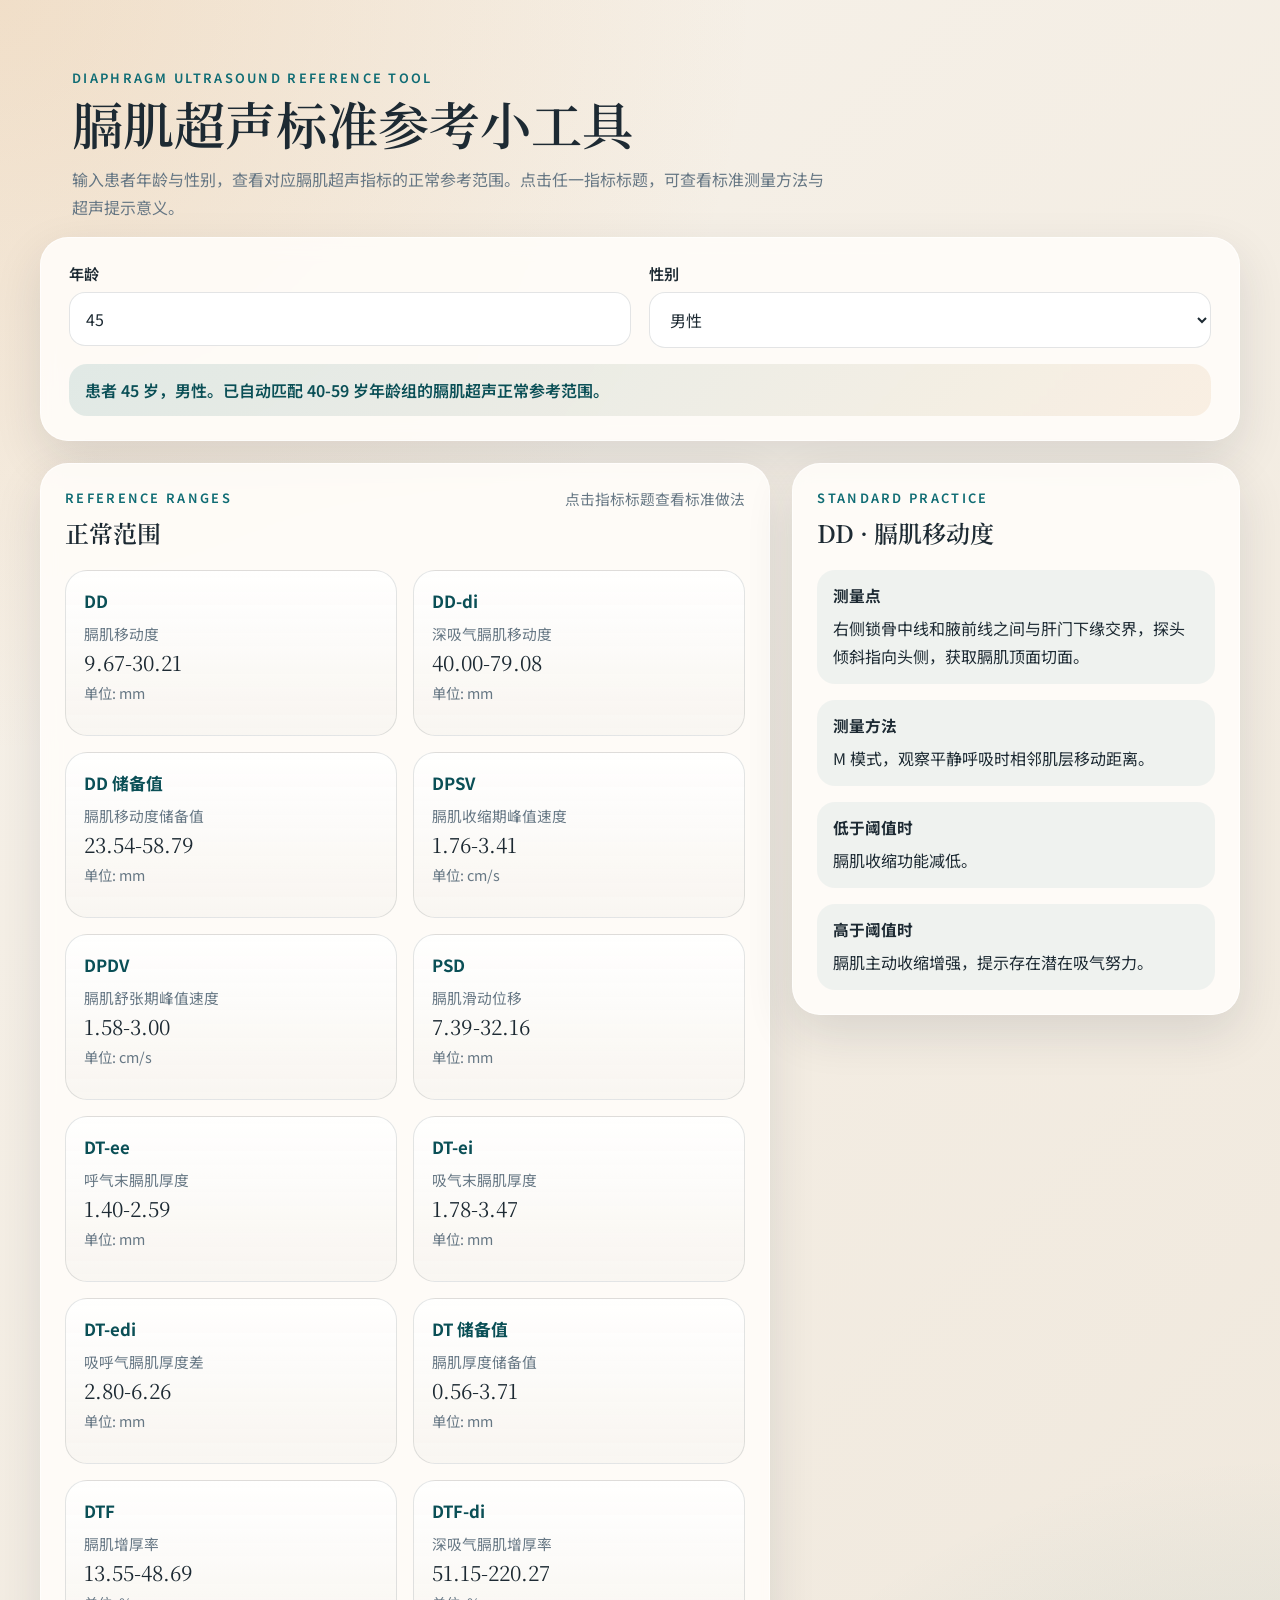
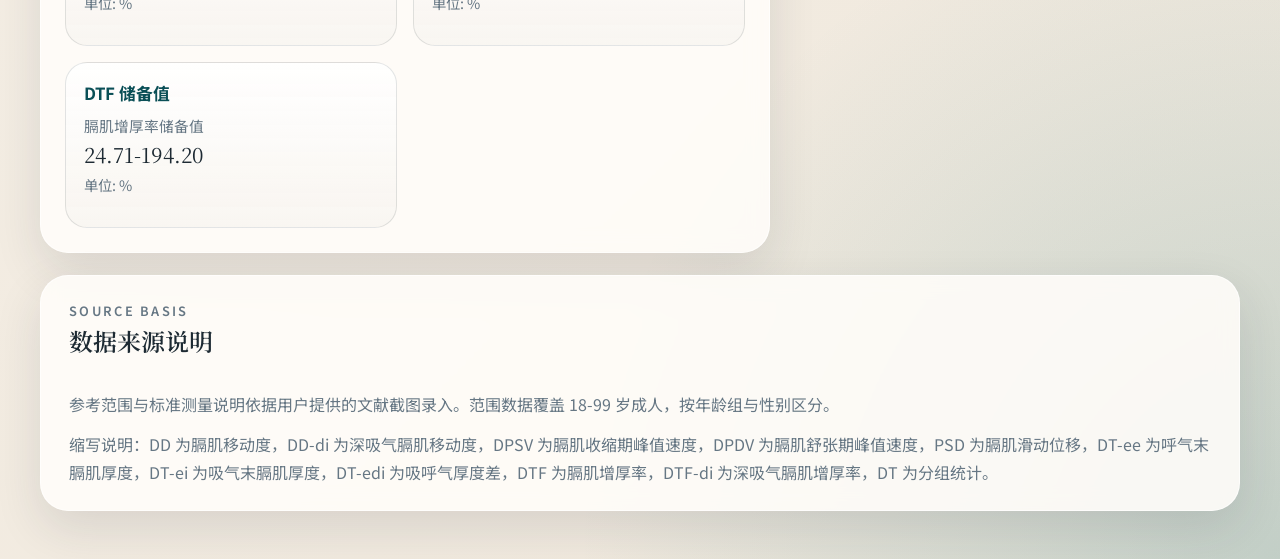
==== index.html @ e16c20fb "Initial commit" ====
<!DOCTYPE html>
<html lang="zh-CN">
<head>
  <meta charset="UTF-8">
  <meta name="viewport" content="width=device-width, initial-scale=1.0">
  <title>膈肌超声参考范围查询</title>
  <link rel="preconnect" href="https://fonts.googleapis.com">
  <link rel="preconnect" href="https://fonts.gstatic.com" crossorigin>
  <link href="https://fonts.googleapis.com/css2?family=Noto+Serif+SC:wght@400;500;600;700&family=Noto+Sans+SC:wght@400;500;600&display=swap" rel="stylesheet">
  <link rel="stylesheet" href="styles.css">
</head>
<body>
  <main class="app-shell">
    <section class="hero">
      <p class="eyebrow">Diaphragm Ultrasound Reference Tool</p>
      <h1>膈肌超声标准参考小工具</h1>
      <p class="intro">输入患者年龄与性别，查看对应膈肌超声指标的正常参考范围。点击任一指标标题，可查看标准测量方法与超声提示意义。</p>
    </section>

    <section class="panel controls-panel">
      <div class="field-grid">
        <label class="field">
          <span>年龄</span>
          <input id="age" type="number" min="18" max="99" value="45" aria-label="年龄" placeholder="请输入 18-99 岁">
        </label>

        <label class="field">
          <span>性别</span>
          <select id="sex" aria-label="性别">
            <option value="male">男性</option>
            <option value="female">女性</option>
          </select>
        </label>
      </div>

      <div class="selection-summary" id="selectionSummary"></div>
    </section>

    <section class="content-grid">
      <section class="panel ranges-panel">
        <div class="section-head">
          <div>
            <p class="section-kicker">Reference Ranges</p>
            <h2>正常范围</h2>
          </div>
          <p class="section-note">点击指标标题查看标准做法</p>
        </div>
        <div id="metricGrid" class="metric-grid" aria-live="polite"></div>
      </section>

      <aside class="panel practice-panel">
        <div class="section-head">
          <div>
            <p class="section-kicker">Standard Practice</p>
            <h2 id="practiceTitle">选择一个指标</h2>
          </div>
        </div>
        <div id="practiceContent" class="practice-content">
          <p class="placeholder">点击左侧任一指标卡片标题，查看测量点、测量方法及低于/高于阈值时的超声提示意义。</p>
        </div>
      </aside>
    </section>

    <section class="panel source-panel">
      <div class="section-head">
        <div>
          <p class="section-kicker">Source Basis</p>
          <h2>数据来源说明</h2>
        </div>
      </div>
      <p>参考范围与标准测量说明依据用户提供的文献截图录入。范围数据覆盖 18-99 岁成人，按年龄组与性别区分。</p>
      <p>缩写说明：DD 为膈肌移动度，DD-di 为深吸气膈肌移动度，DPSV 为膈肌收缩期峰值速度，DPDV 为膈肌舒张期峰值速度，PSD 为膈肌滑动位移，DT-ee 为呼气末膈肌厚度，DT-ei 为吸气末膈肌厚度，DT-edi 为吸呼气厚度差，DTF 为膈肌增厚率，DTF-di 为深吸气膈肌增厚率，DT 为分组统计。 </p>
    </section>
  </main>

  <script src="app.js"></script>
</body>
</html>
---- styles.css ----
:root {
  --bg: #f3ede4;
  --paper: #fffdfa;
  --ink: #1d2a33;
  --muted: #667784;
  --line: rgba(29, 42, 51, 0.12);
  --accent: #0f6c74;
  --accent-soft: #d9ecec;
  --accent-strong: #0a4f56;
  --warm: #d99951;
  --shadow: 0 18px 48px rgba(35, 45, 54, 0.12);
}

* {
  box-sizing: border-box;
}

body {
  margin: 0;
  min-height: 100vh;
  font-family: "Noto Sans SC", sans-serif;
  color: var(--ink);
  background:
    radial-gradient(circle at top left, rgba(217, 153, 81, 0.22), transparent 30%),
    radial-gradient(circle at bottom right, rgba(15, 108, 116, 0.2), transparent 28%),
    linear-gradient(135deg, #f7f2ea 0%, #efe7db 100%);
}

.app-shell {
  width: min(1200px, calc(100% - 32px));
  margin: 0 auto;
  padding: 40px 0 48px;
}

.hero {
  padding: 28px 32px 16px;
}

.eyebrow,
.section-kicker {
  margin: 0 0 8px;
  color: var(--accent);
  font-size: 0.8rem;
  font-weight: 600;
  letter-spacing: 0.18em;
  text-transform: uppercase;
}

.hero h1,
.section-head h2 {
  margin: 0;
  font-family: "Noto Serif SC", serif;
  font-weight: 600;
}

.hero h1 {
  font-size: clamp(2rem, 4vw, 3.5rem);
  line-height: 1.1;
}

.intro {
  max-width: 760px;
  margin: 14px 0 0;
  color: var(--muted);
  font-size: 1rem;
  line-height: 1.75;
}

.panel {
  background: rgba(255, 253, 250, 0.88);
  border: 1px solid rgba(255, 255, 255, 0.7);
  border-radius: 28px;
  box-shadow: var(--shadow);
  backdrop-filter: blur(10px);
}

.controls-panel,
.source-panel {
  padding: 24px 28px;
}

.field-grid {
  display: grid;
  grid-template-columns: repeat(2, minmax(0, 1fr));
  gap: 18px;
}

.field {
  display: flex;
  flex-direction: column;
  gap: 8px;
}

.field span {
  font-size: 0.95rem;
  font-weight: 600;
}

.field select,
.field input {
  width: 100%;
  padding: 14px 16px;
  border: 1px solid var(--line);
  border-radius: 16px;
  background: rgba(255, 255, 255, 0.9);
  color: var(--ink);
  font: inherit;
}

.field select:focus,
.field input:focus,
.metric-title:focus {
  outline: 2px solid rgba(15, 108, 116, 0.35);
  outline-offset: 2px;
}

.selection-summary {
  margin-top: 16px;
  padding: 14px 16px;
  border-radius: 18px;
  background: linear-gradient(135deg, rgba(15, 108, 116, 0.12), rgba(217, 153, 81, 0.12));
  color: var(--accent-strong);
  font-weight: 600;
}

.content-grid {
  display: grid;
  grid-template-columns: minmax(0, 1.55fr) minmax(320px, 0.95fr);
  gap: 22px;
  margin-top: 22px;
}

.ranges-panel,
.practice-panel {
  padding: 24px;
}

.section-head {
  display: flex;
  align-items: flex-start;
  justify-content: space-between;
  gap: 16px;
  margin-bottom: 20px;
}

.section-note {
  margin: 0;
  color: var(--muted);
  font-size: 0.92rem;
}

.metric-grid {
  display: grid;
  grid-template-columns: repeat(2, minmax(0, 1fr));
  gap: 16px;
}

.metric-card {
  padding: 18px;
  border-radius: 22px;
  border: 1px solid var(--line);
  background: linear-gradient(180deg, rgba(255, 255, 255, 0.95), rgba(248, 245, 240, 0.9));
  transition: transform 180ms ease, border-color 180ms ease, box-shadow 180ms ease;
}

.metric-card:hover {
  transform: translateY(-2px);
  border-color: rgba(15, 108, 116, 0.35);
  box-shadow: 0 12px 24px rgba(15, 108, 116, 0.08);
}

.metric-title {
  padding: 0;
  border: 0;
  background: none;
  color: var(--accent-strong);
  font: inherit;
  font-size: 1.05rem;
  font-weight: 700;
  cursor: pointer;
  text-align: left;
}

.metric-label {
  margin: 10px 0 6px;
  color: var(--muted);
  font-size: 0.92rem;
}

.metric-range {
  margin: 0;
  font-family: "Noto Serif SC", serif;
  font-size: 1.28rem;
  line-height: 1.25;
}

.metric-unit {
  margin-top: 6px;
  color: var(--muted);
  font-size: 0.9rem;
}

.practice-panel {
  position: sticky;
  top: 24px;
  align-self: start;
}

.practice-content {
  display: grid;
  gap: 16px;
}

.practice-block {
  padding: 14px 16px;
  border-radius: 18px;
  background: rgba(15, 108, 116, 0.06);
}

.practice-block h3 {
  margin: 0 0 8px;
  font-size: 0.98rem;
}

.practice-block p {
  margin: 0;
  line-height: 1.7;
}

.placeholder,
.source-panel p {
  margin: 0;
  color: var(--muted);
  line-height: 1.75;
}

.source-panel {
  margin-top: 22px;
  display: grid;
  gap: 12px;
}

@media (max-width: 960px) {
  .content-grid {
    grid-template-columns: 1fr;
  }

  .practice-panel {
    position: static;
  }
}

@media (max-width: 720px) {
  .app-shell {
    width: min(100% - 20px, 1000px);
    padding-top: 24px;
  }

  .hero,
  .controls-panel,
  .ranges-panel,
  .practice-panel,
  .source-panel {
    padding: 20px;
  }

  .field-grid,
  .metric-grid {
    grid-template-columns: 1fr;
  }
}
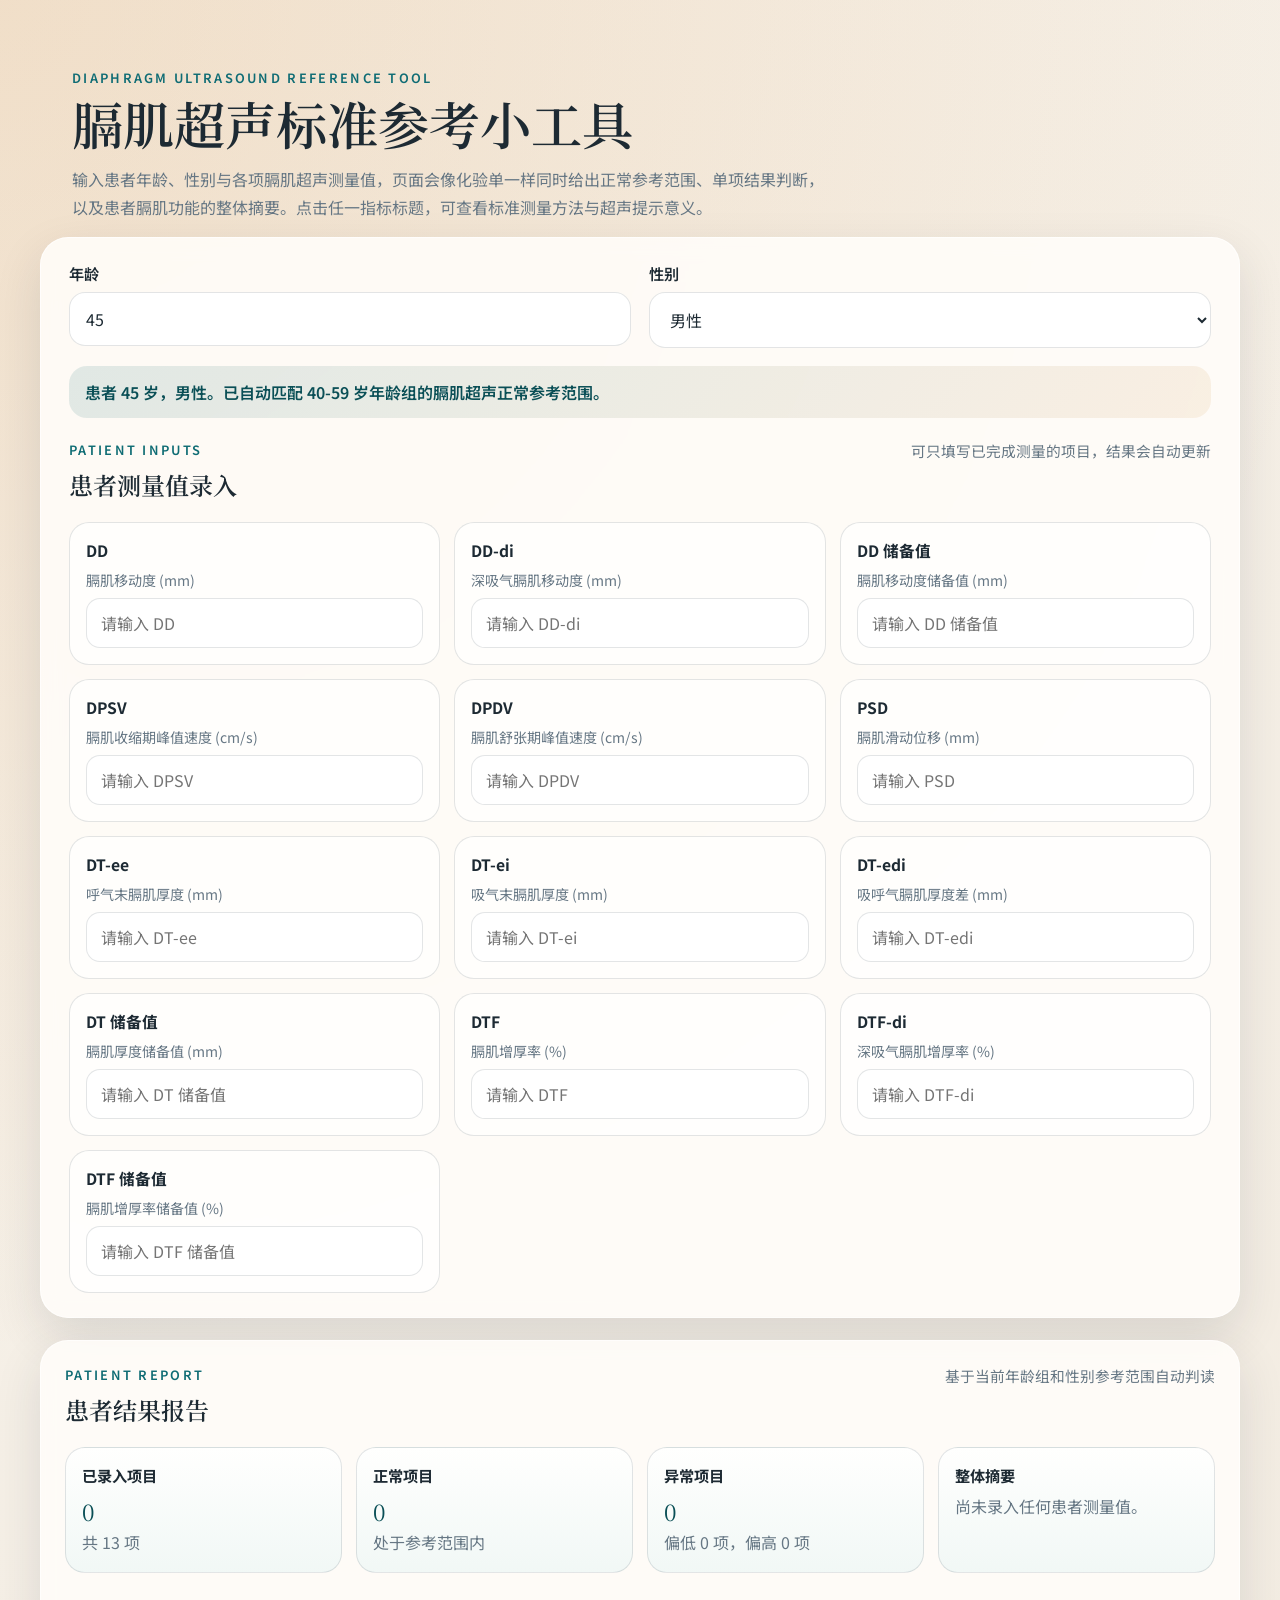
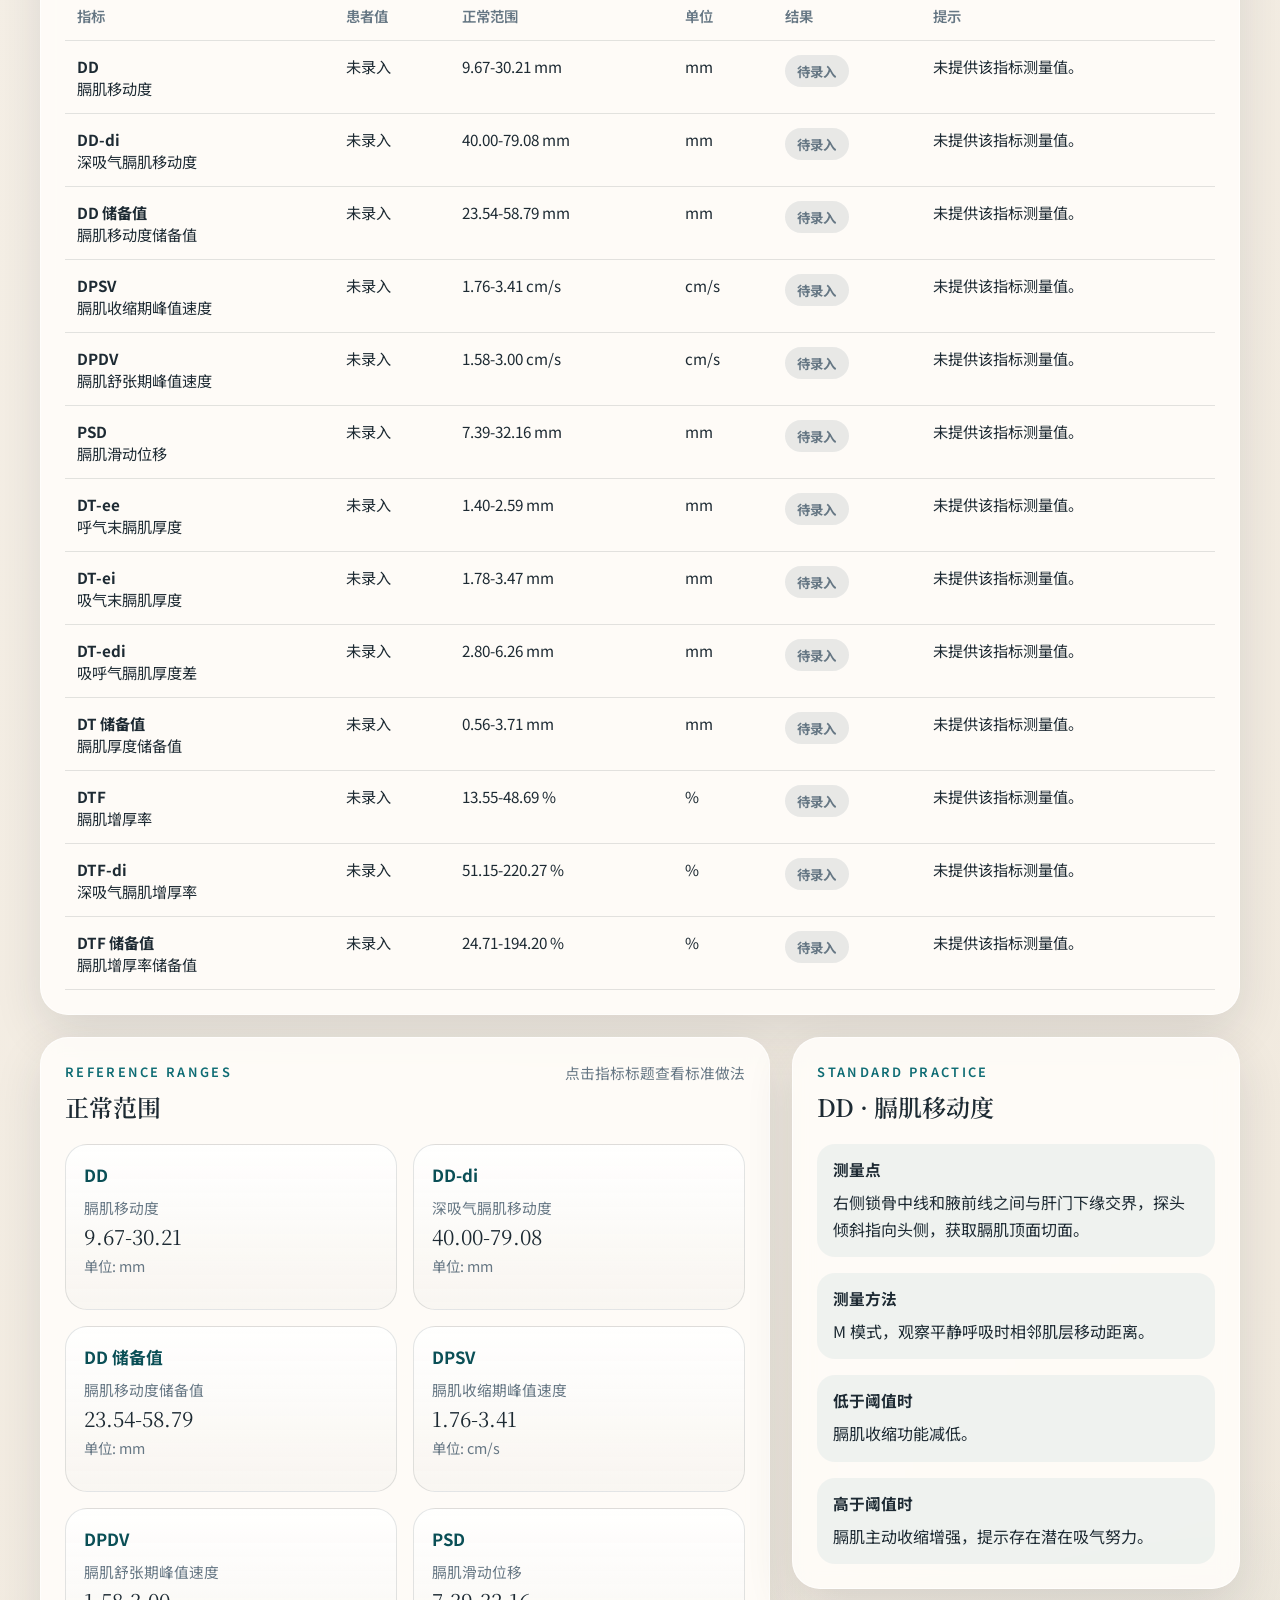
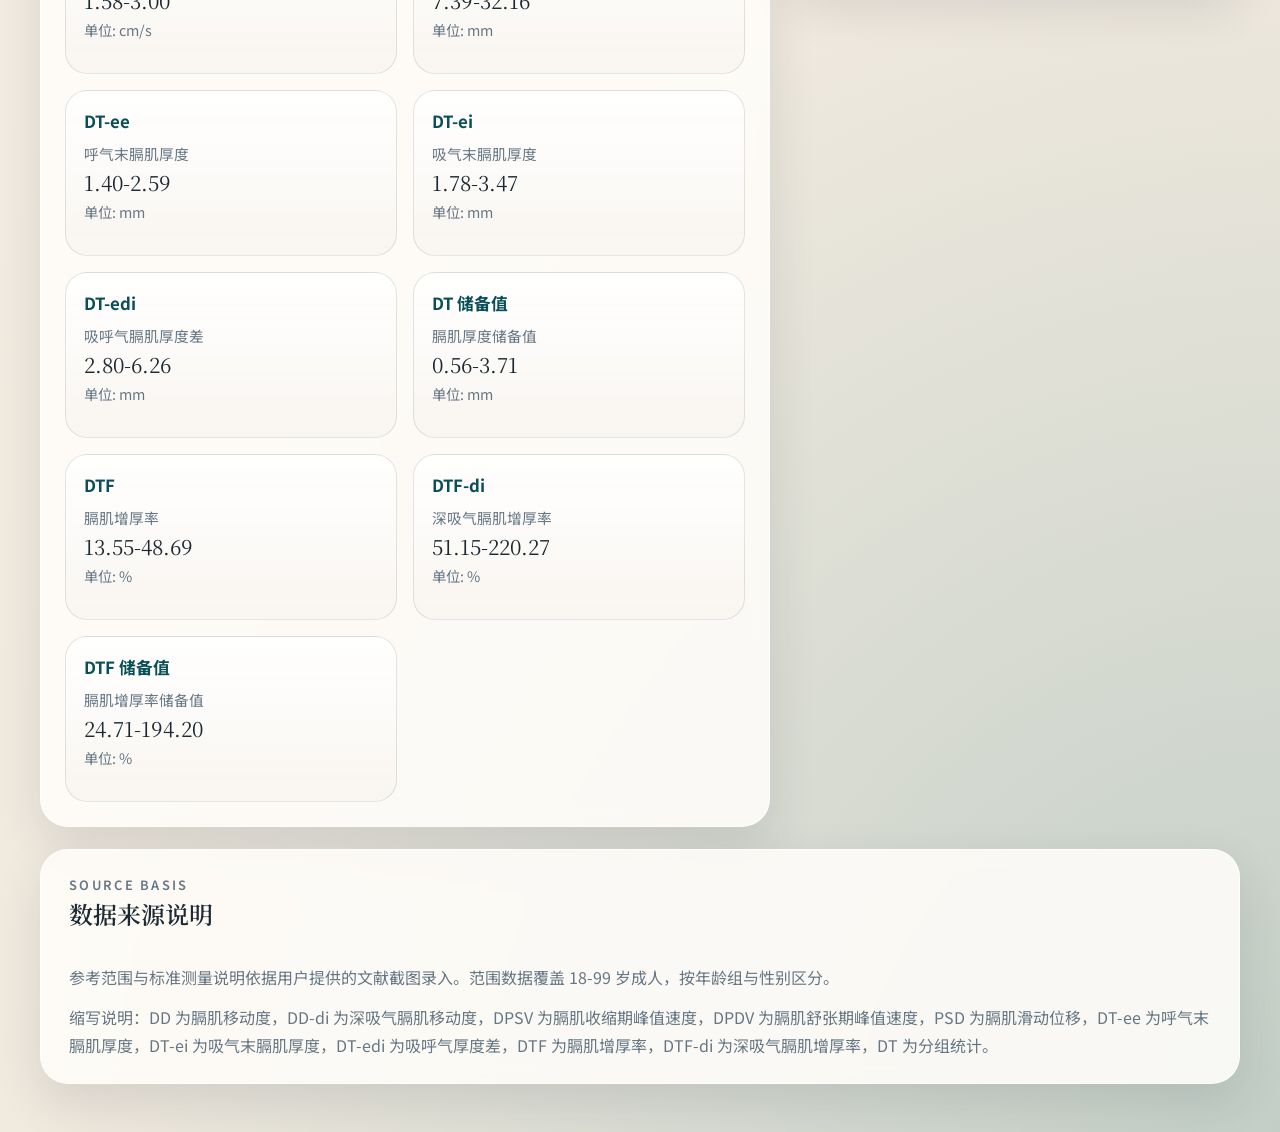
==== commit 00a01b18: "Add patient measurement report workflow" ====
--- a/index.html
+++ b/index.html
@@ -14,11 +14,11 @@
     <section class="hero">
       <p class="eyebrow">Diaphragm Ultrasound Reference Tool</p>
       <h1>膈肌超声标准参考小工具</h1>
-      <p class="intro">输入患者年龄与性别，查看对应膈肌超声指标的正常参考范围。点击任一指标标题，可查看标准测量方法与超声提示意义。</p>
+      <p class="intro">输入患者年龄、性别与各项膈肌超声测量值，页面会像化验单一样同时给出正常参考范围、单项结果判断，以及患者膈肌功能的整体摘要。点击任一指标标题，可查看标准测量方法与超声提示意义。</p>
     </section>
 
     <section class="panel controls-panel">
-      <div class="field-grid">
+      <div class="field-grid demographics-grid">
         <label class="field">
           <span>年龄</span>
           <input id="age" type="number" min="18" max="99" value="45" aria-label="年龄" placeholder="请输入 18-99 岁">
@@ -34,6 +34,45 @@
       </div>
 
       <div class="selection-summary" id="selectionSummary"></div>
+
+      <div class="measurements-section">
+        <div class="section-head compact-head">
+          <div>
+            <p class="section-kicker">Patient Inputs</p>
+            <h2>患者测量值录入</h2>
+          </div>
+          <p class="section-note">可只填写已完成测量的项目，结果会自动更新</p>
+        </div>
+        <div id="measurementInputs" class="measurement-grid"></div>
+      </div>
+    </section>
+
+    <section class="panel report-panel">
+      <div class="section-head">
+        <div>
+          <p class="section-kicker">Patient Report</p>
+          <h2>患者结果报告</h2>
+        </div>
+        <p class="section-note">基于当前年龄组和性别参考范围自动判读</p>
+      </div>
+
+      <div id="reportSummary" class="report-summary"></div>
+
+      <div class="report-table-wrap">
+        <table class="report-table">
+          <thead>
+            <tr>
+              <th>指标</th>
+              <th>患者值</th>
+              <th>正常范围</th>
+              <th>单位</th>
+              <th>结果</th>
+              <th>提示</th>
+            </tr>
+          </thead>
+          <tbody id="reportTableBody"></tbody>
+        </table>
+      </div>
     </section>
 
     <section class="content-grid">
--- a/styles.css
+++ b/styles.css
@@ -79,6 +79,10 @@
   padding: 24px 28px;
 }
 
+.demographics-grid {
+  margin-bottom: 18px;
+}
+
 .field-grid {
   display: grid;
   grid-template-columns: repeat(2, minmax(0, 1fr));
@@ -115,7 +119,6 @@
 }
 
 .selection-summary {
-  margin-top: 16px;
   padding: 14px 16px;
   border-radius: 18px;
   background: linear-gradient(135deg, rgba(15, 108, 116, 0.12), rgba(217, 153, 81, 0.12));
@@ -123,16 +126,163 @@
   font-weight: 600;
 }
 
+.measurements-section {
+  margin-top: 22px;
+}
+
+.compact-head {
+  margin-bottom: 16px;
+}
+
+.measurement-grid {
+  display: grid;
+  grid-template-columns: repeat(3, minmax(0, 1fr));
+  gap: 14px;
+}
+
+.measurement-card {
+  padding: 16px;
+  border-radius: 20px;
+  border: 1px solid var(--line);
+  background: rgba(255, 255, 255, 0.72);
+}
+
+.measurement-card label {
+  display: flex;
+  flex-direction: column;
+  gap: 8px;
+}
+
+.measurement-card strong {
+  font-size: 0.98rem;
+}
+
+.measurement-card span {
+  color: var(--muted);
+  font-size: 0.88rem;
+}
+
+.measurement-card input {
+  width: 100%;
+  padding: 12px 14px;
+  border: 1px solid var(--line);
+  border-radius: 14px;
+  background: rgba(255, 255, 255, 0.95);
+  color: var(--ink);
+  font: inherit;
+}
+
+.report-panel,
+.ranges-panel,
+.practice-panel {
+  padding: 24px;
+}
+
+.report-panel {
+  margin-top: 22px;
+}
+
+.report-summary {
+  display: grid;
+  grid-template-columns: repeat(4, minmax(0, 1fr));
+  gap: 14px;
+  margin-bottom: 18px;
+}
+
+.summary-card {
+  padding: 16px;
+  border-radius: 20px;
+  border: 1px solid var(--line);
+  background: linear-gradient(180deg, rgba(255, 255, 255, 0.92), rgba(240, 247, 246, 0.92));
+}
+
+.summary-card h3 {
+  margin: 0 0 8px;
+  font-size: 0.95rem;
+}
+
+.summary-card p {
+  margin: 0;
+  color: var(--muted);
+  line-height: 1.6;
+}
+
+.summary-value {
+  display: block;
+  margin-top: 4px;
+  color: var(--accent-strong);
+  font-family: "Noto Serif SC", serif;
+  font-size: 1.4rem;
+}
+
+.report-table-wrap {
+  overflow-x: auto;
+}
+
+.report-table {
+  width: 100%;
+  border-collapse: collapse;
+  min-width: 860px;
+}
+
+.report-table th,
+.report-table td {
+  padding: 14px 12px;
+  border-bottom: 1px solid var(--line);
+  text-align: left;
+  vertical-align: top;
+}
+
+.report-table th {
+  color: var(--muted);
+  font-size: 0.9rem;
+  font-weight: 600;
+}
+
+.report-table td {
+  font-size: 0.95rem;
+}
+
+.metric-name-cell {
+  min-width: 130px;
+}
+
+.badge {
+  display: inline-flex;
+  align-items: center;
+  justify-content: center;
+  min-width: 64px;
+  padding: 6px 10px;
+  border-radius: 999px;
+  font-size: 0.84rem;
+  font-weight: 700;
+}
+
+.badge-normal {
+  background: rgba(15, 108, 116, 0.14);
+  color: var(--accent-strong);
+}
+
+.badge-low {
+  background: rgba(208, 124, 52, 0.18);
+  color: #9a4b12;
+}
+
+.badge-high {
+  background: rgba(170, 74, 68, 0.16);
+  color: #8b2a24;
+}
+
+.badge-empty {
+  background: rgba(102, 119, 132, 0.14);
+  color: var(--muted);
+}
+
 .content-grid {
   display: grid;
   grid-template-columns: minmax(0, 1.55fr) minmax(320px, 0.95fr);
   gap: 22px;
   margin-top: 22px;
-}
-
-.ranges-panel,
-.practice-panel {
-  padding: 24px;
 }
 
 .section-head {
@@ -256,8 +406,14 @@
     padding-top: 24px;
   }
 
+  .measurement-grid,
+  .report-summary {
+    grid-template-columns: 1fr;
+  }
+
   .hero,
   .controls-panel,
+  .report-panel,
   .ranges-panel,
   .practice-panel,
   .source-panel {
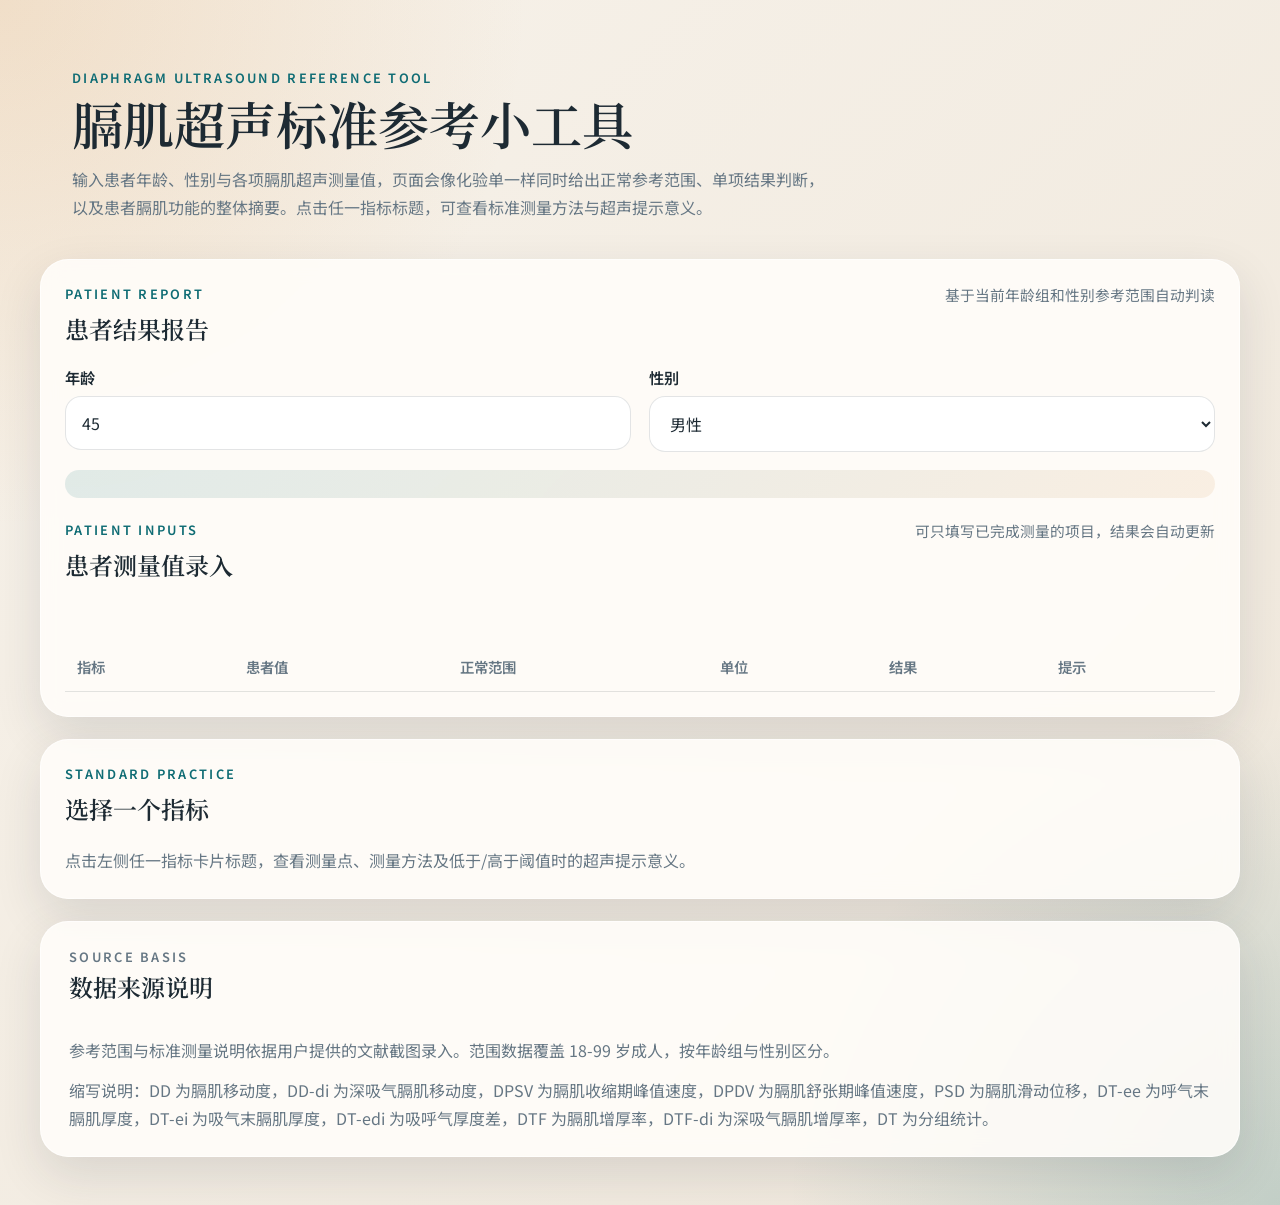
==== commit 08cadddc: "Simplify report layout" ====
--- a/index.html
+++ b/index.html
@@ -17,7 +17,15 @@
       <p class="intro">输入患者年龄、性别与各项膈肌超声测量值，页面会像化验单一样同时给出正常参考范围、单项结果判断，以及患者膈肌功能的整体摘要。点击任一指标标题，可查看标准测量方法与超声提示意义。</p>
     </section>
 
-    <section class="panel controls-panel">
+    <section class="panel report-panel">
+      <div class="section-head">
+        <div>
+          <p class="section-kicker">Patient Report</p>
+          <h2>患者结果报告</h2>
+        </div>
+        <p class="section-note">基于当前年龄组和性别参考范围自动判读</p>
+      </div>
+
       <div class="field-grid demographics-grid">
         <label class="field">
           <span>年龄</span>
@@ -35,7 +43,7 @@
 
       <div class="selection-summary" id="selectionSummary"></div>
 
-      <div class="measurements-section">
+      <div class="measurements-section report-inputs">
         <div class="section-head compact-head">
           <div>
             <p class="section-kicker">Patient Inputs</p>
@@ -44,16 +52,6 @@
           <p class="section-note">可只填写已完成测量的项目，结果会自动更新</p>
         </div>
         <div id="measurementInputs" class="measurement-grid"></div>
-      </div>
-    </section>
-
-    <section class="panel report-panel">
-      <div class="section-head">
-        <div>
-          <p class="section-kicker">Patient Report</p>
-          <h2>患者结果报告</h2>
-        </div>
-        <p class="section-note">基于当前年龄组和性别参考范围自动判读</p>
       </div>
 
       <div id="reportSummary" class="report-summary"></div>
@@ -76,17 +74,6 @@
     </section>
 
     <section class="content-grid">
-      <section class="panel ranges-panel">
-        <div class="section-head">
-          <div>
-            <p class="section-kicker">Reference Ranges</p>
-            <h2>正常范围</h2>
-          </div>
-          <p class="section-note">点击指标标题查看标准做法</p>
-        </div>
-        <div id="metricGrid" class="metric-grid" aria-live="polite"></div>
-      </section>
-
       <aside class="panel practice-panel">
         <div class="section-head">
           <div>
--- a/styles.css
+++ b/styles.css
@@ -74,7 +74,6 @@
   backdrop-filter: blur(10px);
 }
 
-.controls-panel,
 .source-panel {
   padding: 24px 28px;
 }
@@ -130,6 +129,10 @@
   margin-top: 22px;
 }
 
+.report-inputs {
+  margin-bottom: 22px;
+}
+
 .compact-head {
   margin-bottom: 16px;
 }
@@ -173,7 +176,6 @@
 }
 
 .report-panel,
-.ranges-panel,
 .practice-panel {
   padding: 24px;
 }
@@ -280,7 +282,7 @@
 
 .content-grid {
   display: grid;
-  grid-template-columns: minmax(0, 1.55fr) minmax(320px, 0.95fr);
+  grid-template-columns: minmax(0, 1fr);
   gap: 22px;
   margin-top: 22px;
 }
@@ -412,9 +414,7 @@
   }
 
   .hero,
-  .controls-panel,
   .report-panel,
-  .ranges-panel,
   .practice-panel,
   .source-panel {
     padding: 20px;
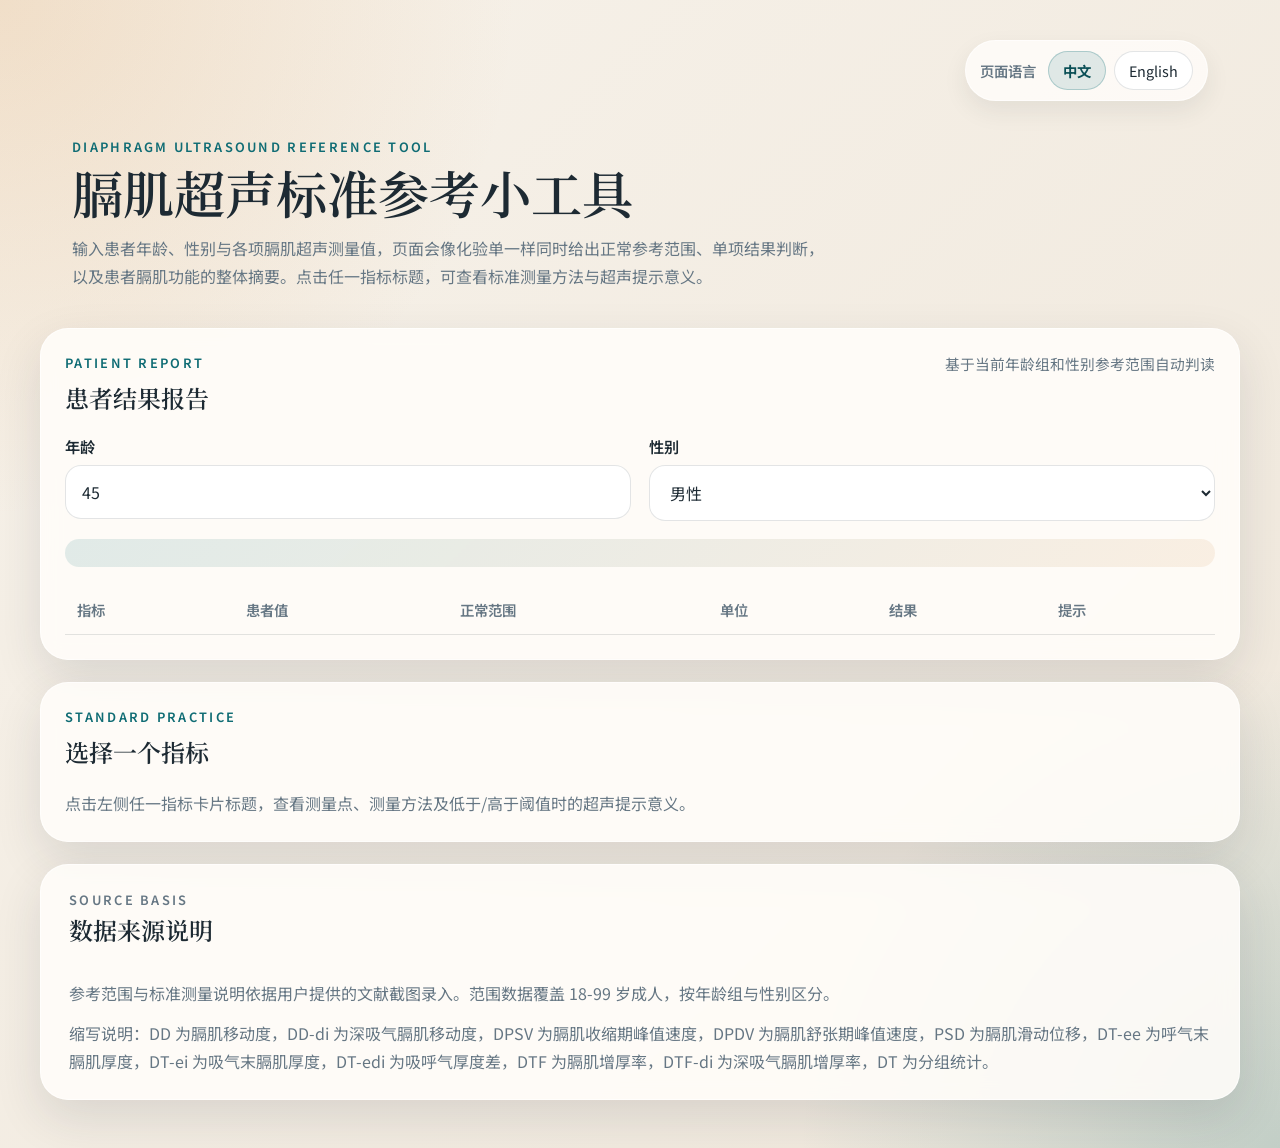
==== commit 1c6186eb: "Refresh app and add bilingual interface" ====
--- a/index.html
+++ b/index.html
@@ -11,48 +11,47 @@
 </head>
 <body>
   <main class="app-shell">
+    <section class="topbar">
+      <div class="language-switcher">
+        <span id="languageLabel">页面语言</span>
+        <div class="language-buttons" role="group" aria-labelledby="languageLabel">
+          <button id="langZh" class="lang-button is-active" type="button">中文</button>
+          <button id="langEn" class="lang-button" type="button">English</button>
+        </div>
+      </div>
+    </section>
+
     <section class="hero">
-      <p class="eyebrow">Diaphragm Ultrasound Reference Tool</p>
-      <h1>膈肌超声标准参考小工具</h1>
-      <p class="intro">输入患者年龄、性别与各项膈肌超声测量值，页面会像化验单一样同时给出正常参考范围、单项结果判断，以及患者膈肌功能的整体摘要。点击任一指标标题，可查看标准测量方法与超声提示意义。</p>
+      <p class="eyebrow" id="heroEyebrow">Diaphragm Ultrasound Reference Tool</p>
+      <h1 id="heroTitle">膈肌超声标准参考小工具</h1>
+      <p class="intro" id="heroIntro">输入患者年龄、性别与各项膈肌超声测量值，页面会像化验单一样同时给出正常参考范围、单项结果判断，以及患者膈肌功能的整体摘要。点击任一指标标题，可查看标准测量方法与超声提示意义。</p>
     </section>
 
     <section class="panel report-panel">
       <div class="section-head">
         <div>
-          <p class="section-kicker">Patient Report</p>
-          <h2>患者结果报告</h2>
+          <p class="section-kicker" id="reportKicker">Patient Report</p>
+          <h2 id="reportTitle">患者结果报告</h2>
         </div>
-        <p class="section-note">基于当前年龄组和性别参考范围自动判读</p>
+        <p class="section-note" id="reportNote">基于当前年龄组和性别参考范围自动判读</p>
       </div>
 
       <div class="field-grid demographics-grid">
         <label class="field">
-          <span>年龄</span>
+          <span id="ageLabel">年龄</span>
           <input id="age" type="number" min="18" max="99" value="45" aria-label="年龄" placeholder="请输入 18-99 岁">
         </label>
 
         <label class="field">
-          <span>性别</span>
+          <span id="sexLabel">性别</span>
           <select id="sex" aria-label="性别">
-            <option value="male">男性</option>
-            <option value="female">女性</option>
+            <option value="male" id="maleOption">男性</option>
+            <option value="female" id="femaleOption">女性</option>
           </select>
         </label>
       </div>
 
       <div class="selection-summary" id="selectionSummary"></div>
-
-      <div class="measurements-section report-inputs">
-        <div class="section-head compact-head">
-          <div>
-            <p class="section-kicker">Patient Inputs</p>
-            <h2>患者测量值录入</h2>
-          </div>
-          <p class="section-note">可只填写已完成测量的项目，结果会自动更新</p>
-        </div>
-        <div id="measurementInputs" class="measurement-grid"></div>
-      </div>
 
       <div id="reportSummary" class="report-summary"></div>
 
@@ -60,12 +59,12 @@
         <table class="report-table">
           <thead>
             <tr>
-              <th>指标</th>
-              <th>患者值</th>
-              <th>正常范围</th>
-              <th>单位</th>
-              <th>结果</th>
-              <th>提示</th>
+              <th id="colMetric">指标</th>
+              <th id="colPatientValue">患者值</th>
+              <th id="colRange">正常范围</th>
+              <th id="colUnit">单位</th>
+              <th id="colResult">结果</th>
+              <th id="colNote">提示</th>
             </tr>
           </thead>
           <tbody id="reportTableBody"></tbody>
@@ -77,12 +76,12 @@
       <aside class="panel practice-panel">
         <div class="section-head">
           <div>
-            <p class="section-kicker">Standard Practice</p>
+            <p class="section-kicker" id="practiceKicker">Standard Practice</p>
             <h2 id="practiceTitle">选择一个指标</h2>
           </div>
         </div>
         <div id="practiceContent" class="practice-content">
-          <p class="placeholder">点击左侧任一指标卡片标题，查看测量点、测量方法及低于/高于阈值时的超声提示意义。</p>
+          <p class="placeholder" id="practicePlaceholder">点击左侧任一指标卡片标题，查看测量点、测量方法及低于/高于阈值时的超声提示意义。</p>
         </div>
       </aside>
     </section>
@@ -90,12 +89,12 @@
     <section class="panel source-panel">
       <div class="section-head">
         <div>
-          <p class="section-kicker">Source Basis</p>
-          <h2>数据来源说明</h2>
+          <p class="section-kicker" id="sourceKicker">Source Basis</p>
+          <h2 id="sourceTitle">数据来源说明</h2>
         </div>
       </div>
-      <p>参考范围与标准测量说明依据用户提供的文献截图录入。范围数据覆盖 18-99 岁成人，按年龄组与性别区分。</p>
-      <p>缩写说明：DD 为膈肌移动度，DD-di 为深吸气膈肌移动度，DPSV 为膈肌收缩期峰值速度，DPDV 为膈肌舒张期峰值速度，PSD 为膈肌滑动位移，DT-ee 为呼气末膈肌厚度，DT-ei 为吸气末膈肌厚度，DT-edi 为吸呼气厚度差，DTF 为膈肌增厚率，DTF-di 为深吸气膈肌增厚率，DT 为分组统计。 </p>
+      <p id="sourceParagraph1">参考范围与标准测量说明依据用户提供的文献截图录入。范围数据覆盖 18-99 岁成人，按年龄组与性别区分。</p>
+      <p id="sourceParagraph2">缩写说明：DD 为膈肌移动度，DD-di 为深吸气膈肌移动度，DPSV 为膈肌收缩期峰值速度，DPDV 为膈肌舒张期峰值速度，PSD 为膈肌滑动位移，DT-ee 为呼气末膈肌厚度，DT-ei 为吸气末膈肌厚度，DT-edi 为吸呼气厚度差，DTF 为膈肌增厚率，DTF-di 为深吸气膈肌增厚率，DT 为分组统计。</p>
     </section>
   </main>
 
--- a/styles.css
+++ b/styles.css
@@ -32,6 +32,52 @@
   padding: 40px 0 48px;
 }
 
+.topbar {
+  display: flex;
+  justify-content: flex-end;
+  padding: 0 32px 8px;
+}
+
+.language-switcher {
+  display: flex;
+  align-items: center;
+  gap: 12px;
+  padding: 10px 14px;
+  border-radius: 999px;
+  background: rgba(255, 253, 250, 0.8);
+  border: 1px solid rgba(255, 255, 255, 0.7);
+  box-shadow: 0 10px 24px rgba(35, 45, 54, 0.08);
+}
+
+.language-switcher span {
+  color: var(--muted);
+  font-size: 0.9rem;
+  font-weight: 600;
+}
+
+.language-buttons {
+  display: inline-flex;
+  gap: 8px;
+}
+
+.lang-button {
+  padding: 8px 14px;
+  border: 1px solid var(--line);
+  border-radius: 999px;
+  background: rgba(255, 255, 255, 0.92);
+  color: var(--ink);
+  font: inherit;
+  font-size: 0.9rem;
+  cursor: pointer;
+}
+
+.lang-button.is-active {
+  border-color: rgba(15, 108, 116, 0.25);
+  background: rgba(15, 108, 116, 0.12);
+  color: var(--accent-strong);
+  font-weight: 700;
+}
+
 .hero {
   padding: 28px 32px 16px;
 }
@@ -129,50 +175,8 @@
   margin-top: 22px;
 }
 
-.report-inputs {
-  margin-bottom: 22px;
-}
-
 .compact-head {
   margin-bottom: 16px;
-}
-
-.measurement-grid {
-  display: grid;
-  grid-template-columns: repeat(3, minmax(0, 1fr));
-  gap: 14px;
-}
-
-.measurement-card {
-  padding: 16px;
-  border-radius: 20px;
-  border: 1px solid var(--line);
-  background: rgba(255, 255, 255, 0.72);
-}
-
-.measurement-card label {
-  display: flex;
-  flex-direction: column;
-  gap: 8px;
-}
-
-.measurement-card strong {
-  font-size: 0.98rem;
-}
-
-.measurement-card span {
-  color: var(--muted);
-  font-size: 0.88rem;
-}
-
-.measurement-card input {
-  width: 100%;
-  padding: 12px 14px;
-  border: 1px solid var(--line);
-  border-radius: 14px;
-  background: rgba(255, 255, 255, 0.95);
-  color: var(--ink);
-  font: inherit;
 }
 
 .report-panel,
@@ -247,6 +251,34 @@
 
 .metric-name-cell {
   min-width: 130px;
+}
+
+.metric-trigger {
+  padding: 0;
+  border: 0;
+  background: none;
+  color: var(--accent-strong);
+  font: inherit;
+  font-weight: 700;
+  cursor: pointer;
+  text-align: left;
+}
+
+.value-input {
+  width: 120px;
+  max-width: 100%;
+  padding: 10px 12px;
+  border: 1px solid var(--line);
+  border-radius: 12px;
+  background: rgba(255, 255, 255, 0.95);
+  color: var(--ink);
+  font: inherit;
+}
+
+.value-input:focus,
+.metric-trigger:focus {
+  outline: 2px solid rgba(15, 108, 116, 0.35);
+  outline-offset: 2px;
 }
 
 .badge {
@@ -408,9 +440,62 @@
     padding-top: 24px;
   }
 
-  .measurement-grid,
   .report-summary {
     grid-template-columns: 1fr;
+  }
+
+  .section-head {
+    flex-direction: column;
+    align-items: flex-start;
+  }
+
+  .report-table,
+  .report-table thead,
+  .report-table tbody,
+  .report-table tr,
+  .report-table th,
+  .report-table td {
+    display: block;
+  }
+
+  .report-table {
+    min-width: 0;
+  }
+
+  .report-table thead {
+    display: none;
+  }
+
+  .report-table tr {
+    margin-bottom: 16px;
+    padding: 16px;
+    border: 1px solid var(--line);
+    border-radius: 20px;
+    background: rgba(255, 255, 255, 0.78);
+  }
+
+  .report-table td {
+    padding: 6px 0;
+    border-bottom: 0;
+  }
+
+  .report-table td::before {
+    content: attr(data-label);
+    display: block;
+    margin-bottom: 4px;
+    color: var(--muted);
+    font-size: 0.82rem;
+    font-weight: 600;
+    text-transform: uppercase;
+    letter-spacing: 0.04em;
+  }
+
+  .metric-name-cell::before {
+    content: "指标";
+  }
+
+  .value-input {
+    width: 100%;
   }
 
   .hero,
@@ -420,6 +505,25 @@
     padding: 20px;
   }
 
+  .topbar {
+    justify-content: stretch;
+    padding: 0 0 8px;
+  }
+
+  .language-switcher {
+    width: 100%;
+    justify-content: space-between;
+    border-radius: 20px;
+  }
+
+  .language-buttons {
+    width: 100%;
+  }
+
+  .lang-button {
+    flex: 1;
+  }
+
   .field-grid,
   .metric-grid {
     grid-template-columns: 1fr;
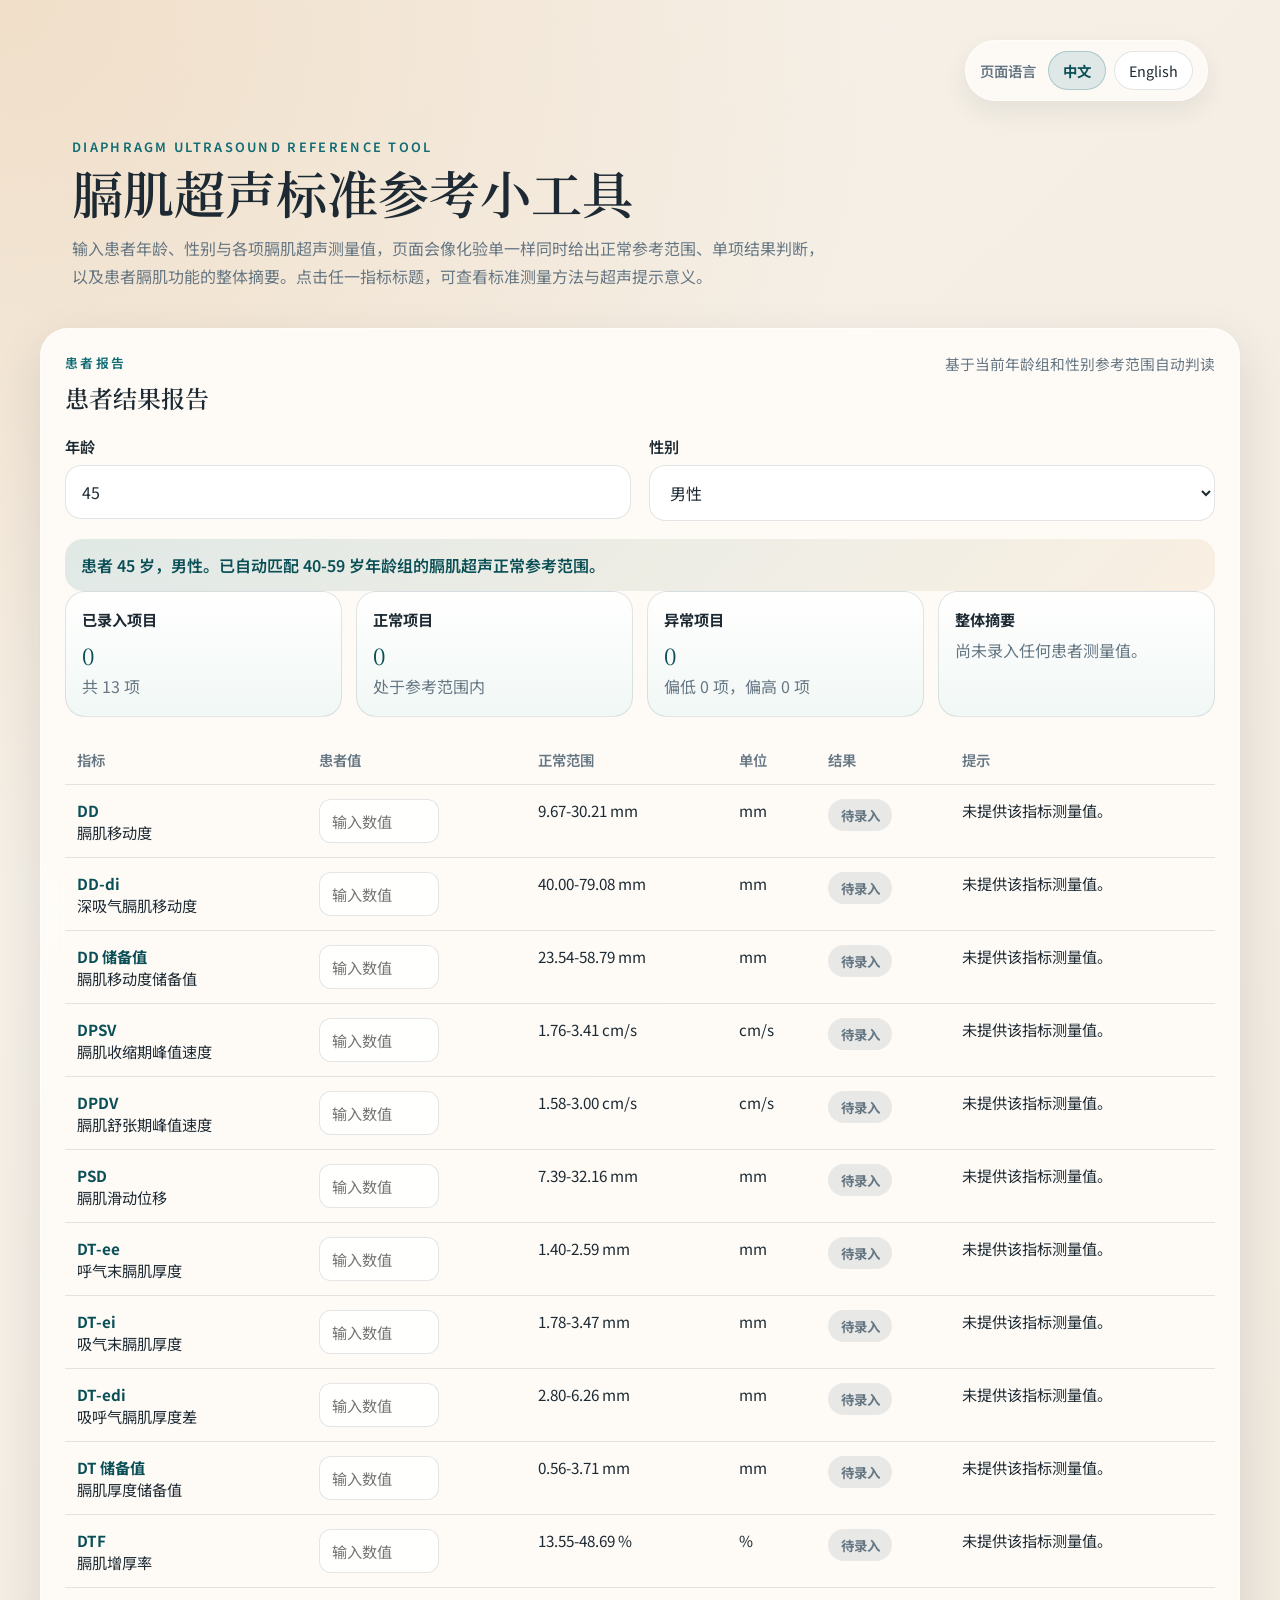
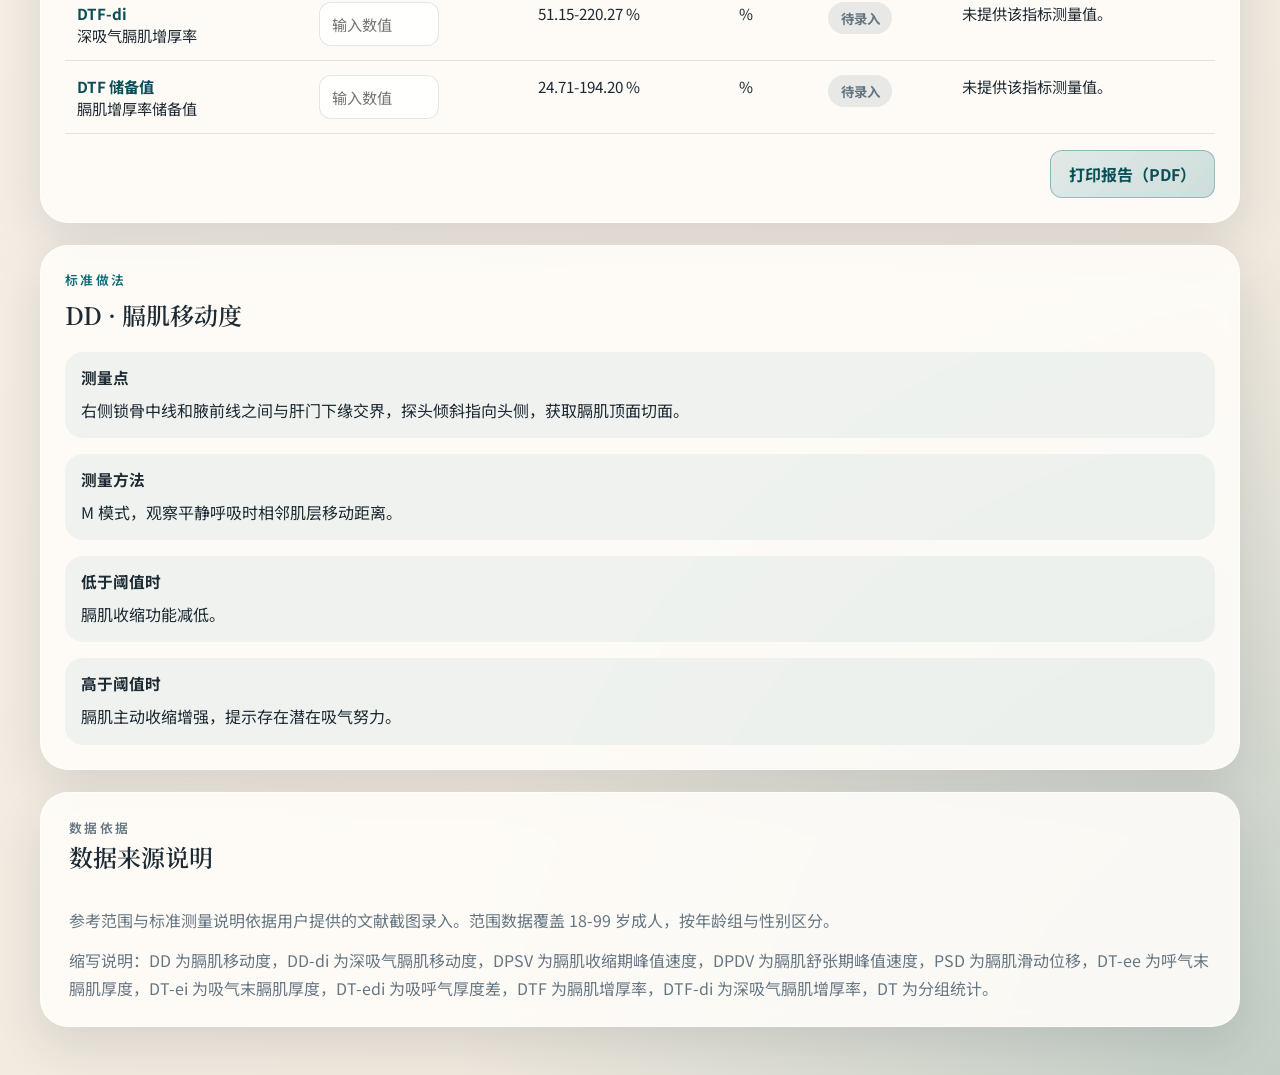
==== commit 141376af: "Finalize print redesign and PDF export workflow" ====
--- a/index.html
+++ b/index.html
@@ -70,6 +70,10 @@
           <tbody id="reportTableBody"></tbody>
         </table>
       </div>
+
+      <div class="report-actions">
+        <button id="printReportButton" class="print-button" type="button">打印报告（PDF）</button>
+      </div>
     </section>
 
     <section class="content-grid">
--- a/styles.css
+++ b/styles.css
@@ -225,6 +225,32 @@
   overflow-x: auto;
 }
 
+.report-actions {
+  margin-top: 16px;
+  display: flex;
+  justify-content: flex-end;
+}
+
+.print-button {
+  padding: 11px 18px;
+  border-radius: 12px;
+  border: 1px solid rgba(15, 108, 116, 0.35);
+  background: linear-gradient(135deg, rgba(15, 108, 116, 0.12), rgba(15, 108, 116, 0.2));
+  color: var(--accent-strong);
+  font: inherit;
+  font-weight: 700;
+  cursor: pointer;
+}
+
+.print-button:hover {
+  background: linear-gradient(135deg, rgba(15, 108, 116, 0.18), rgba(15, 108, 116, 0.28));
+}
+
+.print-button:focus {
+  outline: 2px solid rgba(15, 108, 116, 0.35);
+  outline-offset: 2px;
+}
+
 .report-table {
   width: 100%;
   border-collapse: collapse;
@@ -528,4 +554,263 @@
   .metric-grid {
     grid-template-columns: 1fr;
   }
-}
+
+  .report-actions {
+    justify-content: stretch;
+  }
+
+  .print-button {
+    width: 100%;
+  }
+}
+
+@page {
+  size: A4 portrait;
+  margin: 8mm;
+}
+
+@media print {
+  * {
+    -webkit-print-color-adjust: exact;
+    print-color-adjust: exact;
+  }
+
+  html,
+  body {
+    background: #ffffff;
+    margin: 0;
+    padding: 0;
+    font-size: 10px;
+    line-height: 1.25;
+  }
+
+  .app-shell {
+    width: 100%;
+    max-width: none;
+    margin: 0;
+    padding: 0;
+  }
+
+  .topbar,
+  .hero,
+  .content-grid,
+  .source-panel,
+  .report-actions {
+    display: none !important;
+  }
+
+  .panel {
+    border-radius: 0;
+    box-shadow: none;
+    backdrop-filter: none;
+    border: 0;
+    background: transparent;
+    padding: 0;
+  }
+
+  .report-panel {
+    margin: 0;
+  }
+
+  .section-head {
+    margin: 0 0 5px;
+    padding: 7px 10px;
+    border: 1px solid rgba(15, 108, 116, 0.35);
+    border-radius: 10px;
+    background: linear-gradient(135deg, rgba(15, 108, 116, 0.16), rgba(217, 153, 81, 0.14));
+  }
+
+  .section-kicker {
+    margin: 0 0 2px;
+    font-size: 7px;
+    letter-spacing: 0.14em;
+    color: #0a4f56;
+  }
+
+  .section-head h2 {
+    font-size: 14px;
+    line-height: 1.15;
+    color: #12353b;
+  }
+
+  .section-note {
+    font-size: 9px;
+    color: #2d5d63;
+  }
+
+  .demographics-grid {
+    margin: 4px 0;
+    gap: 6px;
+  }
+
+  .field {
+    gap: 3px;
+  }
+
+  .field span {
+    font-size: 9px;
+    color: #31555b;
+  }
+
+  .field select,
+  .field input {
+    border: 1px solid #9cb5b8;
+    border-radius: 6px;
+    background: #f7fbfb;
+    color: #1b3438;
+    font-size: 9px;
+    padding: 5px 7px;
+  }
+
+  .selection-summary {
+    margin: 0 0 5px;
+    padding: 6px 8px;
+    border: 1px solid rgba(15, 108, 116, 0.28);
+    border-radius: 8px;
+    background: linear-gradient(135deg, rgba(15, 108, 116, 0.12), rgba(217, 153, 81, 0.1));
+    color: #13454c;
+    font-size: 9px;
+    font-weight: 600;
+  }
+
+  .report-summary {
+    grid-template-columns: repeat(4, minmax(0, 1fr));
+    gap: 4px;
+    margin: 0 0 5px;
+  }
+
+  .summary-card {
+    padding: 6px 7px;
+    border-radius: 8px;
+    border: 1px solid rgba(15, 108, 116, 0.2);
+    background: linear-gradient(180deg, rgba(236, 246, 245, 1), rgba(251, 253, 252, 1));
+    break-inside: avoid;
+  }
+
+  .summary-card h3 {
+    font-size: 9px;
+    margin: 0 0 2px;
+    color: #214a50;
+  }
+
+  .summary-card p {
+    font-size: 8px;
+    line-height: 1.22;
+    color: #355a61;
+  }
+
+  .summary-value {
+    margin-top: 0;
+    font-size: 12px;
+    color: #0a4f56;
+  }
+
+  .report-table-wrap {
+    overflow: visible;
+  }
+
+  .report-table {
+    min-width: 0;
+    width: 100%;
+    table-layout: fixed;
+    border-collapse: collapse;
+    border: 1px solid #bdd0d3;
+    border-radius: 8px;
+  }
+
+  .report-table th,
+  .report-table td {
+    padding: 4px 5px;
+    font-size: 8px;
+    vertical-align: top;
+    border-bottom: 1px solid #d8e3e5;
+    color: #1d3a3f;
+  }
+
+  .report-table thead th {
+    font-size: 7px;
+    text-transform: uppercase;
+    letter-spacing: 0.04em;
+    color: #275158;
+    background: #e8f2f2;
+    border-bottom: 1px solid #bdd0d3;
+  }
+
+  .report-table th:nth-child(1),
+  .report-table td:nth-child(1) { width: 18%; }
+
+  .report-table th:nth-child(2),
+  .report-table td:nth-child(2) { width: 13%; }
+
+  .report-table th:nth-child(3),
+  .report-table td:nth-child(3) { width: 20%; }
+
+  .report-table th:nth-child(4),
+  .report-table td:nth-child(4) { width: 8%; }
+
+  .report-table th:nth-child(5),
+  .report-table td:nth-child(5) { width: 10%; }
+
+  .report-table th:nth-child(6),
+  .report-table td:nth-child(6) { width: 31%; }
+
+  .report-table tr {
+    page-break-inside: avoid;
+    break-inside: avoid;
+  }
+
+  .metric-name-cell {
+    min-width: 0;
+  }
+
+  .metric-trigger {
+    color: #0a4f56;
+    font-size: 8px;
+    font-weight: 700;
+    pointer-events: none;
+    text-decoration: none;
+  }
+
+  .value-input {
+    border: 1px solid #bdd0d3;
+    border-radius: 5px;
+    background: #ffffff;
+    width: 100%;
+    padding: 3px 4px;
+    font-size: 8px;
+    min-height: 18px;
+  }
+
+  .badge {
+    min-width: 0;
+    padding: 2px 5px;
+    font-size: 7px;
+    border-radius: 999px;
+    border: 1px solid transparent;
+    font-weight: 700;
+  }
+
+  .badge-normal {
+    background: rgba(15, 108, 116, 0.2) !important;
+    color: #0a4f56 !important;
+    border-color: rgba(15, 108, 116, 0.45);
+  }
+
+  .badge-low {
+    background: rgba(208, 124, 52, 0.2) !important;
+    color: #87400e !important;
+    border-color: rgba(208, 124, 52, 0.45);
+  }
+
+  .badge-high {
+    background: rgba(170, 74, 68, 0.2) !important;
+    color: #7f241f !important;
+    border-color: rgba(170, 74, 68, 0.45);
+  }
+
+  .badge-empty {
+    background: rgba(102, 119, 132, 0.14) !important;
+    color: #556772 !important;
+    border-color: rgba(102, 119, 132, 0.32);
+  }
+}
